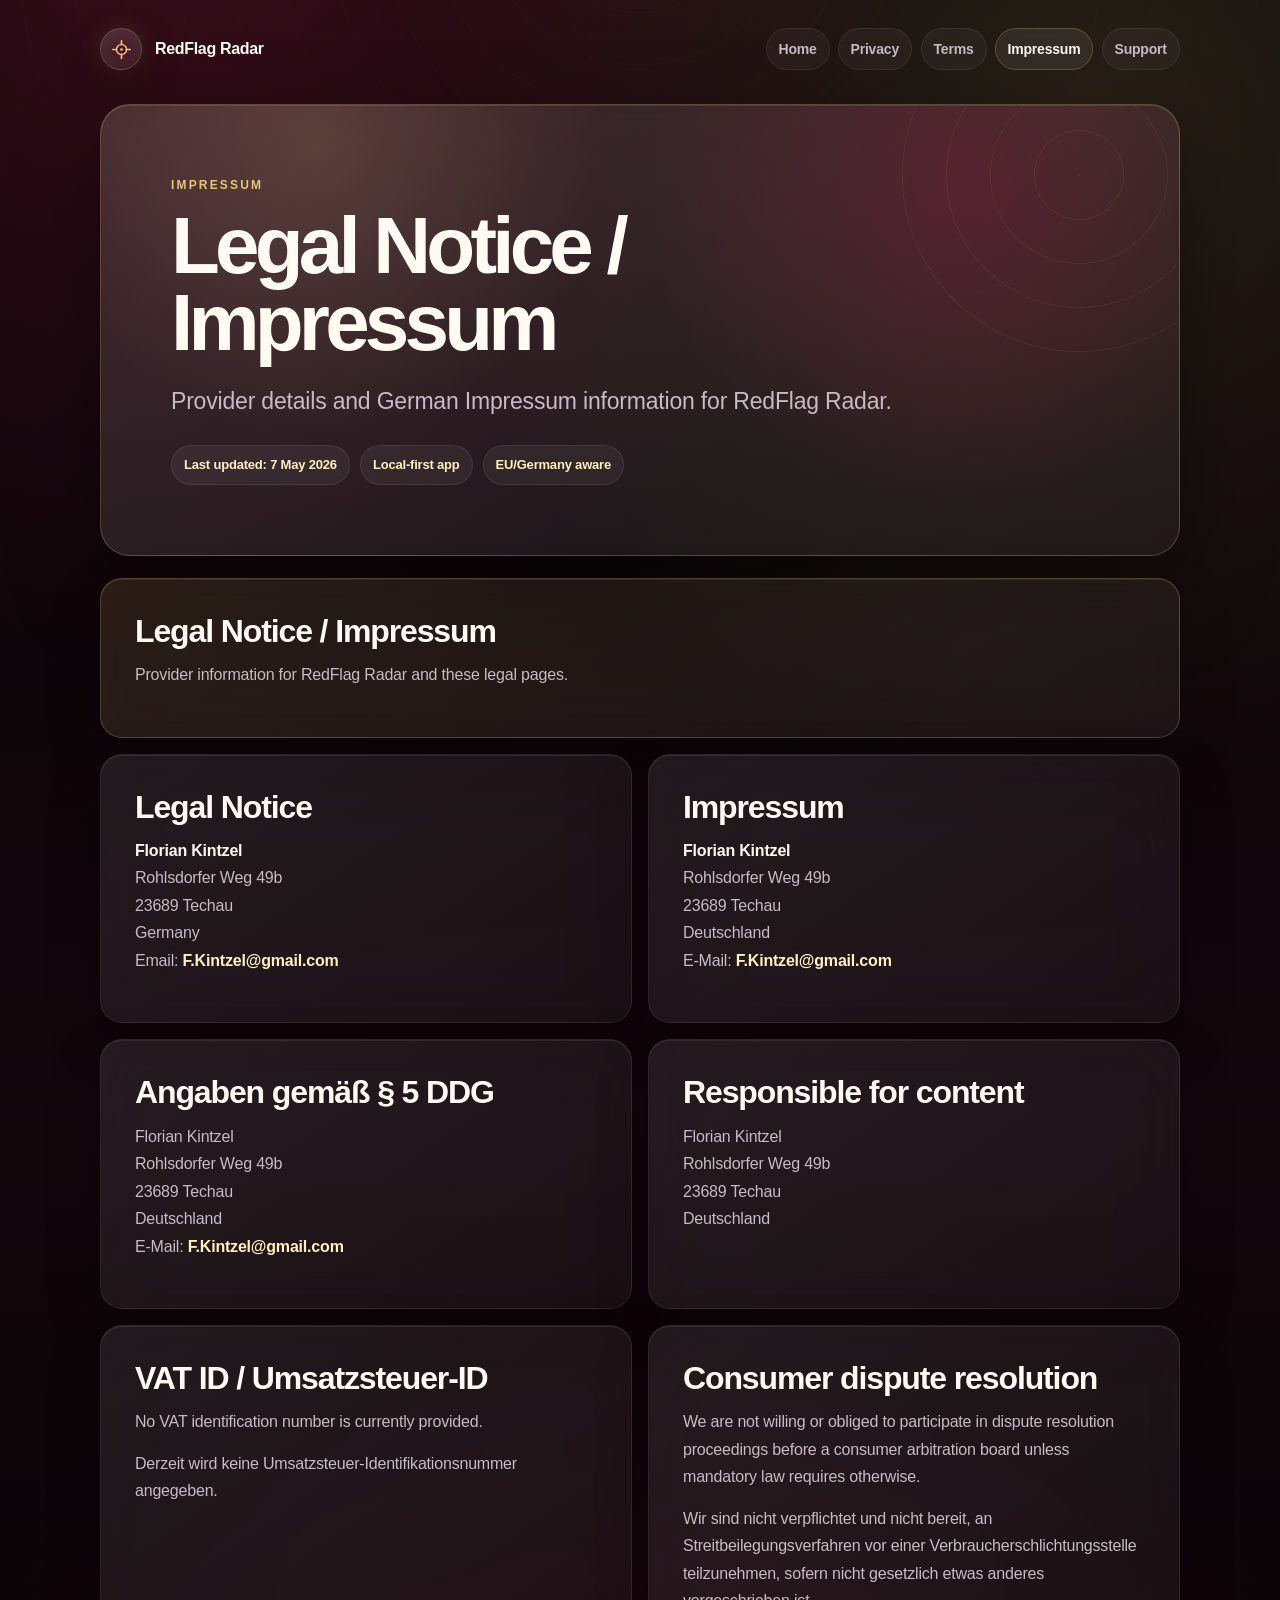
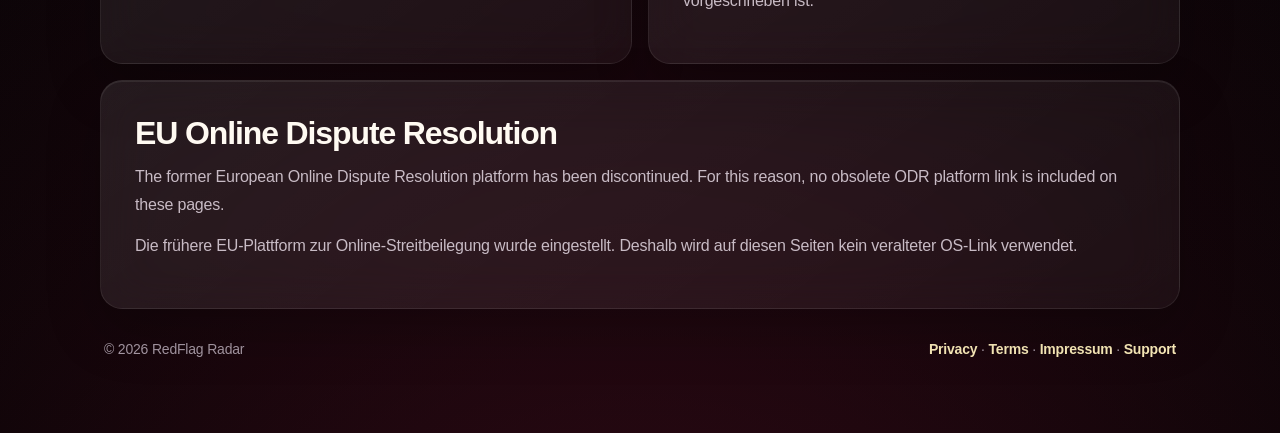
==== imprint.html @ 2a2a3a58 "Add files via upload" ====
<!doctype html>
<html lang="en">
<head>
  <meta charset="utf-8">
  <meta name="viewport" content="width=device-width, initial-scale=1">
  <title>Legal Notice / Impressum – RedFlag Radar</title>
  <meta name="description" content="Provider details and German Impressum information for RedFlag Radar.">
  <meta name="theme-color" content="#070406">
  <meta name="robots" content="index,follow">
  <meta property="og:title" content="Legal Notice / Impressum – RedFlag Radar">
  <meta property="og:description" content="Provider details and German Impressum information for RedFlag Radar.">
  <meta property="og:type" content="website">
  <link rel="stylesheet" href="./style.css">
</head>
<body>
  <main class="container">
    <header class="topbar">
      <a class="brand" href="./index.html" aria-label="RedFlag Radar legal home"><span class="logo" aria-hidden="true"><svg viewBox="0 0 24 24" fill="none"><path d="M12 3v4m0 10v4M3 12h4m10 0h4" stroke="currentColor" stroke-width="1.8" stroke-linecap="round"/><circle cx="12" cy="12" r="5.3" stroke="currentColor" stroke-width="1.45"/><circle cx="12" cy="12" r="1.4" fill="currentColor"/></svg></span><span>RedFlag Radar</span></a>
      <nav aria-label="Legal navigation">
        <a href="./index.html" >Home</a>
<a href="./privacy.html" >Privacy</a>
<a href="./terms.html" >Terms</a>
<a href="./imprint.html" aria-current="page">Impressum</a>
<a href="./support.html" >Support</a>
      </nav>
    </header>

    <section class="hero">
      <div class="kicker">Impressum</div>
      <h1>Legal Notice / Impressum</h1>
      <p class="subtitle">Provider details and German Impressum information for RedFlag Radar.</p>
      <div class="meta">
        <span class="pill">Last updated: 7 May 2026</span>
        <span class="pill">Local-first app</span>
        <span class="pill">EU/Germany aware</span>
      </div>
    </section>

    
<section class="grid">
  <article class="card gold">
    <h2>Legal Notice / Impressum</h2>
    <p>Provider information for RedFlag Radar and these legal pages.</p>
  </article>

  <article class="card half">
    <h2>Legal Notice</h2>
    <p><strong>Florian Kintzel</strong><br>Rohlsdorfer Weg 49b<br>23689 Techau<br>Germany<br>Email: <a href="mailto:F.Kintzel@gmail.com">F.Kintzel@gmail.com</a></p>
  </article>
  <article class="card half">
    <h2>Impressum</h2>
    <p><strong>Florian Kintzel</strong><br>Rohlsdorfer Weg 49b<br>23689 Techau<br>Deutschland<br>E-Mail: <a href="mailto:F.Kintzel@gmail.com">F.Kintzel@gmail.com</a></p>
  </article>

  <article class="card half">
    <h2>Angaben gemäß § 5 DDG</h2>
    <p>Florian Kintzel<br>Rohlsdorfer Weg 49b<br>23689 Techau<br>Deutschland<br>E-Mail: <a href="mailto:F.Kintzel@gmail.com">F.Kintzel@gmail.com</a></p>
  </article>
  <article class="card half">
    <h2>Responsible for content</h2>
    <p>Florian Kintzel<br>Rohlsdorfer Weg 49b<br>23689 Techau<br>Deutschland</p>
  </article>

  <article class="card half">
    <h2>VAT ID / Umsatzsteuer-ID</h2>
    <p>No VAT identification number is currently provided.</p>
    <p>Derzeit wird keine Umsatzsteuer-Identifikationsnummer angegeben.</p>
  </article>
  <article class="card half">
    <h2>Consumer dispute resolution</h2>
    <p>We are not willing or obliged to participate in dispute resolution proceedings before a consumer arbitration board unless mandatory law requires otherwise.</p>
    <p>Wir sind nicht verpflichtet und nicht bereit, an Streitbeilegungsverfahren vor einer Verbraucherschlichtungsstelle teilzunehmen, sofern nicht gesetzlich etwas anderes vorgeschrieben ist.</p>
  </article>

  <article class="card">
    <h2>EU Online Dispute Resolution</h2>
    <p>The former European Online Dispute Resolution platform has been discontinued. For this reason, no obsolete ODR platform link is included on these pages.</p>
    <p>Die frühere EU-Plattform zur Online-Streitbeilegung wurde eingestellt. Deshalb wird auf diesen Seiten kein veralteter OS-Link verwendet.</p>
  </article>
</section>


    <footer>
      <span>© 2026 RedFlag Radar</span>
      <span><a href="./privacy.html">Privacy</a> · <a href="./terms.html">Terms</a> · <a href="./imprint.html">Impressum</a> · <a href="./support.html">Support</a></span>
    </footer>
  </main>
</body>
</html>
---- style.css ----
:root {
  color-scheme: dark;
  --bg: #070406;
  --bg-2: #12060b;
  --bg-3: #210813;
  --text: #fff7ec;
  --text-strong: #fffaf2;
  --muted: #c8bbc5;
  --muted-2: #a99ba7;
  --line: rgba(232, 199, 126, .24);
  --line-soft: rgba(255,255,255,.08);
  --gold: #e7c578;
  --gold-2: #fff0bd;
  --burgundy: #5b1027;
  --glass: rgba(255,255,255,.074);
  --glass-2: rgba(255,255,255,.115);
  --danger: #ffb4a9;
  --ok: #b7e5c2;
  --shadow: rgba(0,0,0,.42);
  --radius-xl: 30px;
  --radius-lg: 22px;
  --radius-pill: 999px;
}
* { box-sizing: border-box; }
html { scroll-behavior: smooth; }
body {
  margin: 0;
  min-height: 100vh;
  background:
    radial-gradient(circle at 15% -5%, rgba(112, 24, 50, .48), transparent 32%),
    radial-gradient(circle at 85% 5%, rgba(231, 197, 120, .14), transparent 31%),
    radial-gradient(circle at 50% 115%, rgba(91, 16, 39, .50), transparent 42%),
    linear-gradient(180deg, var(--bg) 0%, var(--bg-2) 54%, #050304 100%);
  color: var(--text);
  font: 16px/1.72 -apple-system, BlinkMacSystemFont, "SF Pro Text", "Segoe UI", Roboto, Helvetica, Arial, sans-serif;
  letter-spacing: -.012em;
}
body::before {
  content: "";
  position: fixed;
  inset: -20%;
  pointer-events: none;
  background:
    repeating-radial-gradient(circle at 50% 7%, rgba(232,199,126,.08) 0 1px, transparent 1px 52px),
    radial-gradient(circle at 50% 7%, rgba(232,199,126,.10), transparent 22%);
  opacity: .34;
  mask-image: linear-gradient(to bottom, black, transparent 45%);
}
a { color: var(--gold-2); text-decoration: none; font-weight: 650; }
a:hover { text-decoration: underline; }
a:focus-visible { outline: 3px solid rgba(255,240,189,.75); outline-offset: 4px; }
.container { width: min(1080px, calc(100% - 32px)); margin: 0 auto; padding: 28px 0 72px; position: relative; }
.topbar { display: flex; align-items: center; justify-content: space-between; gap: 18px; margin-bottom: 34px; }
.brand { display: flex; align-items: center; gap: 13px; color: var(--text-strong); font-weight: 820; letter-spacing: -.02em; }
.logo {
  width: 42px; height: 42px; border-radius: 50%; display: grid; place-items: center;
  color: var(--gold); background:
    radial-gradient(circle at 50% 50%, rgba(91,16,39,.72), rgba(255,255,255,.055) 58%, rgba(255,255,255,.025)),
    linear-gradient(160deg, rgba(255,255,255,.10), rgba(255,255,255,.03));
  border: 1px solid var(--line);
  box-shadow: 0 18px 42px rgba(0,0,0,.28), 0 0 28px rgba(231,197,120,.14);
}
.logo svg { width: 23px; height: 23px; }
nav { display: flex; gap: 8px; flex-wrap: wrap; justify-content: flex-end; }
nav a {
  color: var(--muted);
  border: 1px solid var(--line-soft);
  background: rgba(255,255,255,.045);
  padding: 8px 12px;
  border-radius: var(--radius-pill);
  font-size: 14px;
  font-weight: 650;
  backdrop-filter: blur(18px);
}
nav a[aria-current="page"], nav a:hover { color: var(--text-strong); border-color: var(--line); background: rgba(255,255,255,.075); text-decoration: none; }
.hero {
  position: relative;
  overflow: hidden;
  padding: clamp(30px, 6vw, 70px);
  border-radius: var(--radius-xl);
  border: 1px solid var(--line);
  background:
    linear-gradient(135deg, rgba(255,255,255,.12), rgba(255,255,255,.045)),
    radial-gradient(circle at 20% 10%, rgba(231,197,120,.16), transparent 30%),
    radial-gradient(circle at 80% 18%, rgba(91,16,39,.70), transparent 34%);
  box-shadow: 0 34px 90px var(--shadow), inset 0 1px 0 rgba(255,255,255,.10);
  margin-bottom: 22px;
}
.hero::after {
  content: "";
  position: absolute;
  width: 360px; height: 360px; border-radius: 50%; right: -80px; top: -110px;
  background: repeating-radial-gradient(circle, rgba(231,197,120,.12) 0 1px, transparent 1px 44px);
  opacity: .55;
}
.kicker { color: var(--gold); text-transform: uppercase; letter-spacing: .18em; font-size: 12px; font-weight: 820; margin-bottom: 12px; }
h1 { margin: 0; max-width: 820px; font-size: clamp(44px, 7vw, 80px); line-height: .96; letter-spacing: -.06em; color: var(--text-strong); }
.subtitle { max-width: 760px; color: var(--muted); font-size: clamp(18px, 2.5vw, 23px); line-height: 1.45; margin: 24px 0 0; }
.meta { display: flex; gap: 10px; flex-wrap: wrap; margin-top: 26px; }
.pill { display: inline-flex; align-items: center; gap: 8px; padding: 8px 12px; border-radius: var(--radius-pill); color: var(--gold-2); background: rgba(255,255,255,.055); border: 1px solid var(--line-soft); font-weight: 700; font-size: 13px; }
.grid { display: grid; grid-template-columns: repeat(12, 1fr); gap: 16px; }
.card {
  grid-column: span 12;
  padding: clamp(22px, 4vw, 34px);
  border-radius: var(--radius-lg);
  border: 1px solid var(--line-soft);
  background: linear-gradient(145deg, rgba(255,255,255,.092), rgba(255,255,255,.044));
  box-shadow: 0 22px 54px rgba(0,0,0,.24), inset 0 1px 0 rgba(255,255,255,.08);
  backdrop-filter: blur(24px);
}
.card.gold { border-color: var(--line); background: linear-gradient(145deg, rgba(231,197,120,.13), rgba(255,255,255,.052)); }
.card.half { grid-column: span 6; }
h2 { margin: 0 0 12px; color: var(--text-strong); line-height: 1.13; font-size: clamp(24px, 3vw, 32px); letter-spacing: -.035em; }
h3 { margin: 26px 0 8px; color: var(--gold-2); font-size: 18px; }
p { margin: 0 0 14px; color: var(--muted); }
ul { margin: 0; padding-left: 22px; color: var(--muted); }
li { margin: 8px 0; }
strong { color: var(--text-strong); }
.safe, .warning, .note { margin-top: 16px; border-radius: 18px; padding: 16px 18px; }
.safe { color: #e7f7ed; background: rgba(91, 155, 107, .14); border: 1px solid rgba(183,229,194,.22); }
.warning { color: #ffe0dc; background: rgba(255, 118, 103, .12); border: 1px solid rgba(255,180,169,.22); }
.note { color: var(--gold-2); background: rgba(231,197,120,.10); border: 1px solid rgba(231,197,120,.22); }
.table { width: 100%; border-collapse: collapse; overflow: hidden; border-radius: 18px; }
.table th, .table td { text-align: left; vertical-align: top; padding: 14px; border-bottom: 1px solid var(--line-soft); color: var(--muted); }
.table th { color: var(--gold-2); font-size: 13px; text-transform: uppercase; letter-spacing: .09em; }
.table tr:last-child td { border-bottom: 0; }
hr { border: 0; border-top: 1px solid var(--line-soft); margin: 26px 0; }
footer { display: flex; justify-content: space-between; gap: 16px; flex-wrap: wrap; margin-top: 28px; padding: 0 4px; color: var(--muted-2); font-size: 14px; }
@media (max-width: 760px) {
  .container { width: min(100% - 24px, 1080px); padding-top: 18px; }
  .topbar { align-items: flex-start; flex-direction: column; }
  nav { justify-content: flex-start; }
  .hero { padding: 28px 22px; border-radius: 26px; }
  .card { padding: 22px; }
  .card.half { grid-column: span 12; }
  .table, .table tbody, .table tr, .table td, .table th { display: block; width: 100%; }
  .table th { display: none; }
  .table td { padding: 10px 0; }
}
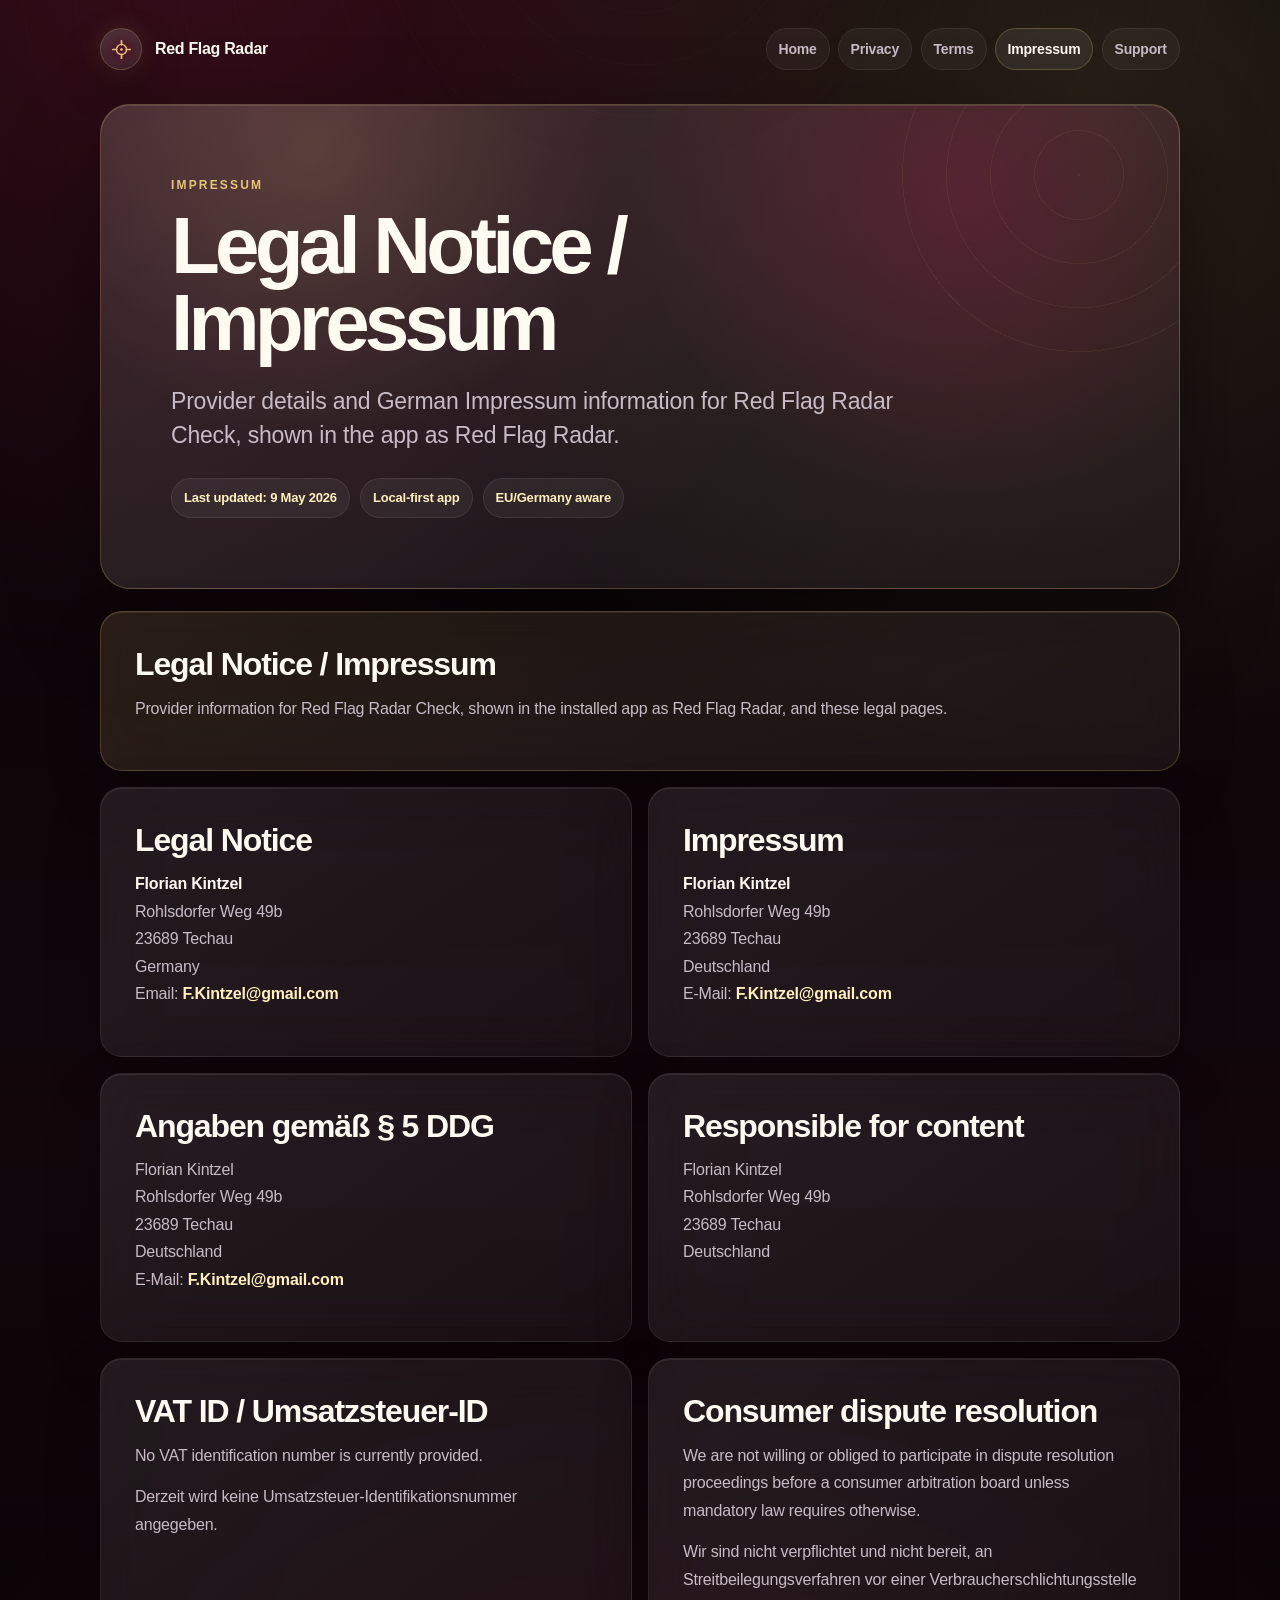
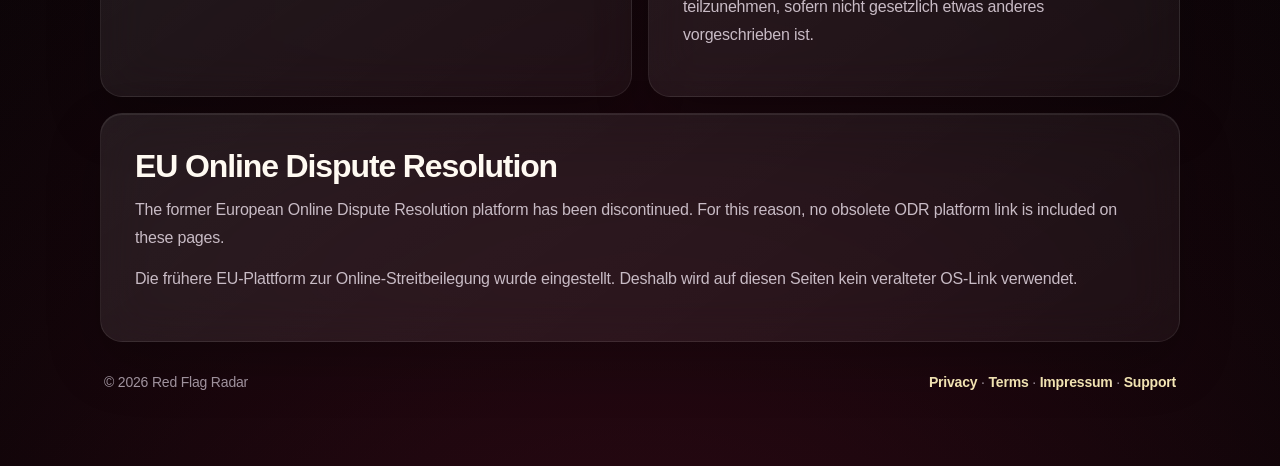
==== commit fa870749: "Add files via upload" ====
--- a/imprint.html
+++ b/imprint.html
@@ -3,19 +3,19 @@
 <head>
   <meta charset="utf-8">
   <meta name="viewport" content="width=device-width, initial-scale=1">
-  <title>Legal Notice / Impressum – RedFlag Radar</title>
-  <meta name="description" content="Provider details and German Impressum information for RedFlag Radar.">
+  <title>Legal Notice / Impressum – Red Flag Radar Check</title>
+  <meta name="description" content="Provider details and German Impressum information for Red Flag Radar Check, shown in the app as Red Flag Radar.">
   <meta name="theme-color" content="#070406">
   <meta name="robots" content="index,follow">
-  <meta property="og:title" content="Legal Notice / Impressum – RedFlag Radar">
-  <meta property="og:description" content="Provider details and German Impressum information for RedFlag Radar.">
+  <meta property="og:title" content="Legal Notice / Impressum – Red Flag Radar Check">
+  <meta property="og:description" content="Provider details and German Impressum information for Red Flag Radar Check, shown in the app as Red Flag Radar.">
   <meta property="og:type" content="website">
   <link rel="stylesheet" href="./style.css">
 </head>
 <body>
   <main class="container">
     <header class="topbar">
-      <a class="brand" href="./index.html" aria-label="RedFlag Radar legal home"><span class="logo" aria-hidden="true"><svg viewBox="0 0 24 24" fill="none"><path d="M12 3v4m0 10v4M3 12h4m10 0h4" stroke="currentColor" stroke-width="1.8" stroke-linecap="round"/><circle cx="12" cy="12" r="5.3" stroke="currentColor" stroke-width="1.45"/><circle cx="12" cy="12" r="1.4" fill="currentColor"/></svg></span><span>RedFlag Radar</span></a>
+      <a class="brand" href="./index.html" aria-label="Red Flag Radar legal home"><span class="logo" aria-hidden="true"><svg viewBox="0 0 24 24" fill="none"><path d="M12 3v4m0 10v4M3 12h4m10 0h4" stroke="currentColor" stroke-width="1.8" stroke-linecap="round"/><circle cx="12" cy="12" r="5.3" stroke="currentColor" stroke-width="1.45"/><circle cx="12" cy="12" r="1.4" fill="currentColor"/></svg></span><span>Red Flag Radar</span></a>
       <nav aria-label="Legal navigation">
         <a href="./index.html" >Home</a>
 <a href="./privacy.html" >Privacy</a>
@@ -28,9 +28,9 @@
     <section class="hero">
       <div class="kicker">Impressum</div>
       <h1>Legal Notice / Impressum</h1>
-      <p class="subtitle">Provider details and German Impressum information for RedFlag Radar.</p>
+      <p class="subtitle">Provider details and German Impressum information for Red Flag Radar Check, shown in the app as Red Flag Radar.</p>
       <div class="meta">
-        <span class="pill">Last updated: 7 May 2026</span>
+        <span class="pill">Last updated: 9 May 2026</span>
         <span class="pill">Local-first app</span>
         <span class="pill">EU/Germany aware</span>
       </div>
@@ -40,7 +40,7 @@
 <section class="grid">
   <article class="card gold">
     <h2>Legal Notice / Impressum</h2>
-    <p>Provider information for RedFlag Radar and these legal pages.</p>
+    <p>Provider information for Red Flag Radar Check, shown in the installed app as Red Flag Radar, and these legal pages.</p>
   </article>
 
   <article class="card half">
@@ -81,7 +81,7 @@
 
 
     <footer>
-      <span>© 2026 RedFlag Radar</span>
+      <span>© 2026 Red Flag Radar</span>
       <span><a href="./privacy.html">Privacy</a> · <a href="./terms.html">Terms</a> · <a href="./imprint.html">Impressum</a> · <a href="./support.html">Support</a></span>
     </footer>
   </main>
